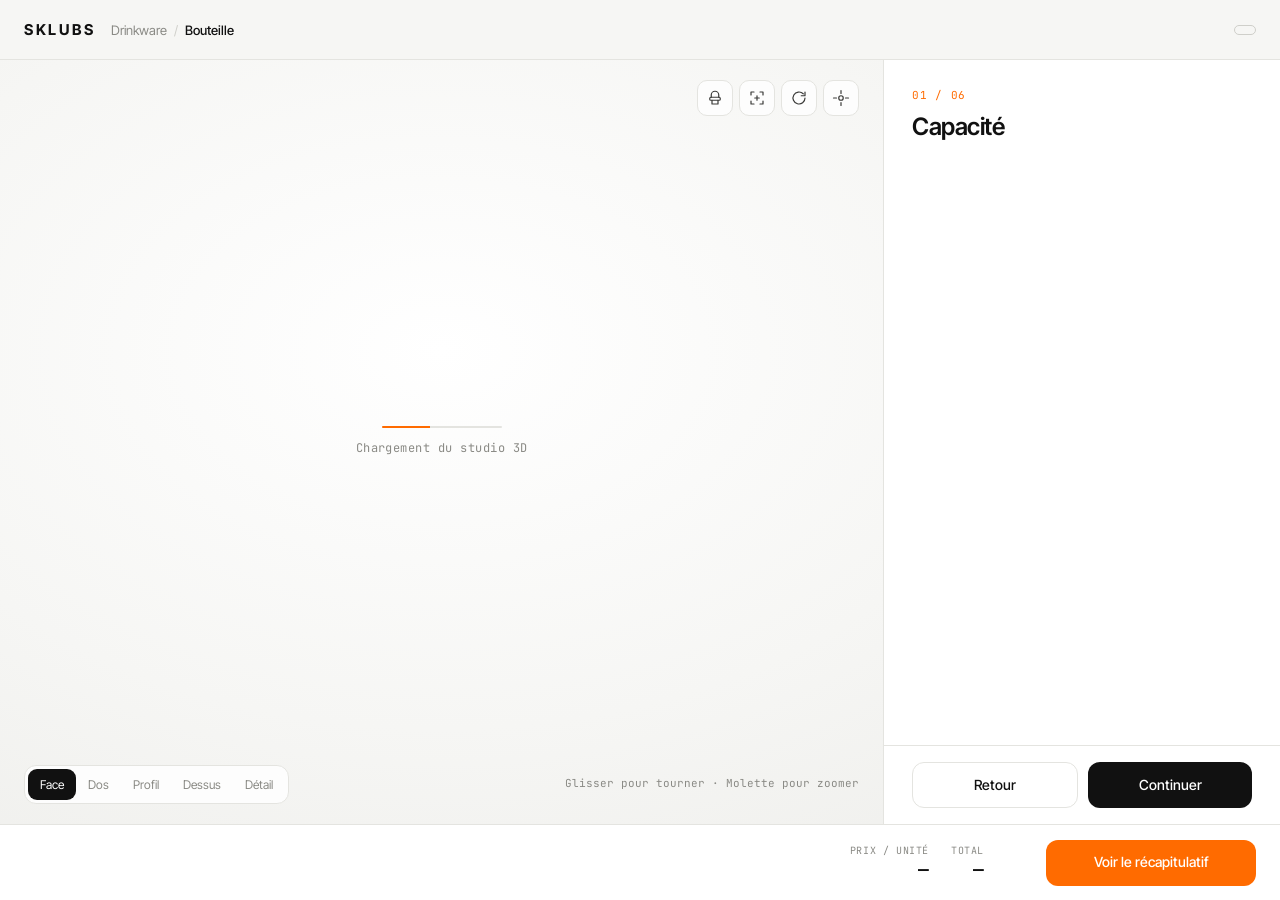
==== configurateur.html @ be362152 "Add a data-driven home page listing the configurators index.html is now the product home ("Qu'est-ce" ====
<!doctype html>
<html lang="fr">
<head>
  <meta charset="utf-8">
  <meta name="viewport" content="width=device-width, initial-scale=1, viewport-fit=cover">
  <title>SKLUBS — Configurateur Bouteille 3D</title>
  <link rel="modulepreload" href="js/viewer.js">
  <link rel="preload" href="bottle-master/export/SKLUBS_BOTTLE_WEB.glb" as="fetch" crossorigin>
  <meta name="description" content="Configurez votre bouteille personnalisée en 3D : capacité, matière, couleurs, marquage et quantité.">
  <link rel="preconnect" href="https://fonts.googleapis.com">
  <link rel="preconnect" href="https://fonts.gstatic.com" crossorigin>
  <link href="https://fonts.googleapis.com/css2?family=Inter+Tight:wght@400;500;600;700&family=JetBrains+Mono:wght@400;500&display=swap" rel="stylesheet">
  <link rel="stylesheet" href="styles.css">
  <script type="importmap">
    { "imports": {
        "three": "https://cdn.jsdelivr.net/npm/three@0.170.0/build/three.module.js",
        "three/addons/": "https://cdn.jsdelivr.net/npm/three@0.170.0/examples/jsm/"
    } }
  </script>
</head>
<body>
  <div class="app" id="app">
    <header class="topbar">
      <div class="brand">
        <a class="wordmark" href="./" title="Tous les produits">SKLUBS</a>
        <span class="crumb"><a href="./">Drinkware</a> <i>/</i> <b id="productName">Bouteille</b></span>
      </div>
      <ol class="progress" id="progress" aria-label="Étapes"></ol>
      <span class="tag" id="productTag"></span>
    </header>

    <main class="stage">
      <section class="viewer" id="viewer" aria-label="Aperçu 3D">
        <div class="viewer-loading" id="loading"><span></span>Chargement du studio 3D</div>
        <div class="viewer-hud top">
          <div class="spec" id="specLine"></div>
          <div class="hud-actions">
            <button class="icon-btn" id="handleBtn" title="Rabattre l'anse" aria-pressed="false">
              <svg viewBox="0 0 24 24"><path d="M7 11V8a5 5 0 0 1 10 0v3" /><rect x="5" y="11" width="14" height="4" rx="1.5" /><path d="M8 15v5h8v-5" /></svg>
            </button>
            <button class="icon-btn" id="guidesBtn" title="Afficher la zone d'impression" aria-pressed="false">
              <svg viewBox="0 0 24 24"><path d="M4 8V4h4M16 4h4v4M20 16v4h-4M8 20H4v-4" /><path d="M12 9v6M9 12h6" /></svg>
            </button>
            <button class="icon-btn" id="rotateBtn" title="Rotation automatique" aria-pressed="false">
              <svg viewBox="0 0 24 24"><path d="M20 12a8 8 0 1 1-2.34-5.66" /><path d="M20 4v5h-5" /></svg>
            </button>
            <button class="icon-btn" id="resetBtn" title="Recentrer la vue">
              <svg viewBox="0 0 24 24"><circle cx="12" cy="12" r="3" /><path d="M12 2v4M12 18v4M2 12h4M18 12h4" /></svg>
            </button>
          </div>
        </div>
        <div class="viewer-hud bottom">
          <div class="views" id="views" role="group" aria-label="Vues">
            <button data-view="front" class="is-active">Face</button>
            <button data-view="back">Dos</button>
            <button data-view="side">Profil</button>
            <button data-view="top">Dessus</button>
            <button data-view="detail">Détail</button>
          </div>
          <p class="hint" id="hint">Glisser pour tourner · Molette pour zoomer</p>
        </div>

        <aside class="review-card" id="reviewCard" aria-live="polite">
          <p class="eyebrow">Votre configuration</p>
          <h2 id="reviewTitle">Bouteille</h2>
          <dl id="reviewList"></dl>
          <div class="review-price" id="reviewPrice"></div>
          <div class="review-actions">
            <button class="btn ghost" id="editBtn">Modifier</button>
            <button class="btn primary" id="sendBtn">Envoyer le projet</button>
          </div>
          <button class="link-btn" id="downloadBtn">Télécharger l'aperçu PNG + fichier projet</button>
        </aside>
      </section>

      <section class="panel" id="panel" aria-label="Configuration">
        <div class="sheet-handle" id="sheetHandle" aria-hidden="true"><span></span></div>
        <div class="panel-head">
          <p class="step-index" id="stepIndex">01 / 06</p>
          <h1 class="step-title" id="stepTitle">Capacité</h1>
          <p class="step-sub" id="stepSub"></p>
        </div>
        <div class="panel-body" id="panelBody"></div>
        <div class="panel-nav">
          <button class="btn ghost" id="prevBtn">Retour</button>
          <button class="btn dark" id="nextBtn">Continuer</button>
        </div>
      </section>
    </main>

    <footer class="summary" id="summary">
      <div class="sum-items" id="sumItems"></div>
      <div class="sum-price">
        <div class="price-block"><span class="lbl">Prix / unité</span><span class="val" id="unitPrice">—</span></div>
        <div class="price-block"><span class="lbl">Total</span><span class="val" id="totalPrice">—</span></div>
        <span class="status" id="priceStatus"></span>
      </div>
      <button class="btn primary cta" id="ctaBtn">Voir le récapitulatif</button>
    </footer>
  </div>

  <div class="toast" id="toast" role="status"></div>
  <input type="file" id="fileInput" accept="image/png,image/jpeg,image/svg+xml" hidden>

  <script type="module" src="js/main.js"></script>
  <script>
    // Si le moteur 3D ne se charge pas (réseau / CDN), on le dit au lieu de rester bloqué.
    setTimeout(function () {
      var l = document.getElementById('loading');
      if (l && !l.classList.contains('hidden')) l.innerHTML = '<b style="color:#111">Le studio 3D ne répond pas.</b><small>Vérifiez la connexion puis rechargez la page.</small>';
    }, 15000);
  </script>
</body>
</html>
---- styles.css ----
/* SKLUBS Configurator — DA blanche, industrielle, orange en accent */
:root {
  --bg: #F6F6F4;
  --surface: #FFFFFF;
  --surface-2: #F0F0ED;
  --line: #E4E4E0;
  --line-strong: #CFCFCA;
  --ink: #111111;
  --ink-2: #3A3A38;
  --muted: #8A8A85;
  --accent: #FF6B00;
  --accent-soft: #FFF1E6;
  --ok: #1F8A4C;
  --warn: #B25E00;
  --radius: 14px;
  --radius-sm: 9px;
  --shadow: 0 1px 2px rgba(17,17,17,.04), 0 8px 24px rgba(17,17,17,.06);
  --ease: cubic-bezier(.2,.7,.1,1);
  --font: "Inter Tight", system-ui, -apple-system, "Segoe UI", sans-serif;
  --mono: "JetBrains Mono", ui-monospace, monospace;
  --topbar: 60px;
  --summary: 76px;
  color-scheme: light;
}

* { box-sizing: border-box; margin: 0; padding: 0; }
html, body { height: 100%; }
body {
  background: var(--bg);
  color: var(--ink);
  font: 400 14px/1.45 var(--font);
  -webkit-font-smoothing: antialiased;
  overflow: hidden;
}
button { font: inherit; color: inherit; background: none; border: 0; cursor: pointer; }
button:focus-visible, input:focus-visible { outline: 2px solid var(--accent); outline-offset: 2px; }
svg { width: 18px; height: 18px; fill: none; stroke: currentColor; stroke-width: 1.6; stroke-linecap: round; stroke-linejoin: round; }

.app { display: grid; grid-template-rows: var(--topbar) 1fr var(--summary); height: 100dvh; }

/* ---------- Topbar ---------- */
.topbar {
  display: flex; align-items: center; gap: 24px;
  padding: 0 24px; border-bottom: 1px solid var(--line); background: var(--bg);
}
.brand { display: flex; align-items: baseline; gap: 16px; white-space: nowrap; }
.wordmark { font-weight: 700; letter-spacing: .18em; font-size: 15px; color: inherit; text-decoration: none; }
.crumb a { color: inherit; text-decoration: none; }
.crumb a:hover { color: var(--ink); }
@view-transition { navigation: auto; }
.crumb { color: var(--muted); font-size: 13px; }
.crumb i { font-style: normal; margin: 0 4px; color: var(--line-strong); }
.crumb b { color: var(--ink); font-weight: 500; }
.progress { list-style: none; display: flex; gap: 4px; margin: 0 auto; }
.progress li button {
  display: flex; align-items: center; gap: 7px; padding: 6px 10px; border-radius: 99px;
  font-size: 12px; color: var(--muted); transition: color .2s, background .2s;
}
.progress li button .n { font-family: var(--mono); font-size: 11px; }
.progress li button .bar { width: 14px; height: 2px; background: var(--line-strong); border-radius: 2px; transition: background .3s, width .3s var(--ease); }
.progress li.done button .bar { background: var(--ink); }
.progress li.active button { color: var(--ink); background: var(--surface); box-shadow: var(--shadow); }
.progress li.active button .bar { background: var(--accent); width: 22px; }
.tag {
  font-family: var(--mono); font-size: 11px; color: var(--ink-2);
  border: 1px solid var(--line-strong); border-radius: 99px; padding: 4px 10px; white-space: nowrap;
}

/* ---------- Stage ---------- */
.stage { display: grid; grid-template-columns: minmax(0, 1fr) clamp(340px, 31vw, 460px); min-height: 0; transition: grid-template-columns .6s var(--ease); }
.viewer { position: relative; min-width: 0; overflow: hidden;
  background: radial-gradient(120% 90% at 50% 38%, #FFFFFF 0%, #F6F6F4 55%, #EDEDEA 100%); }
.viewer canvas { position: absolute; inset: 0; width: 100%; height: 100%; display: block; touch-action: none; }
.viewer-loading {
  position: absolute; inset: 0; display: grid; place-content: center; gap: 12px; justify-items: center;
  color: var(--muted); font-size: 12px; font-family: var(--mono); letter-spacing: .04em; z-index: 2; transition: opacity .5s;
}
.viewer-loading span { width: 120px; height: 2px; background: var(--line); position: relative; overflow: hidden; border-radius: 2px; }
.viewer-loading span::after { content: ""; position: absolute; inset: 0; width: 40%; background: var(--accent); animation: load 1.1s var(--ease) infinite; }
@keyframes load { from { transform: translateX(-100%); } to { transform: translateX(260%); } }
.viewer-loading.hidden { opacity: 0; pointer-events: none; }

.viewer-hud { position: absolute; left: 24px; right: 24px; display: flex; align-items: center; justify-content: space-between; gap: 12px; pointer-events: none; z-index: 3; }
.viewer-hud > * { pointer-events: auto; }
.viewer-hud.top { top: 20px; }
.viewer-hud.bottom { bottom: 20px; }
.spec { font-family: var(--mono); font-size: 11px; color: var(--ink-2); letter-spacing: .02em; display: flex; gap: 14px; flex-wrap: wrap; }
.spec span::before { content: ""; display: inline-block; width: 5px; height: 5px; border-radius: 50%; background: var(--line-strong); margin-right: 7px; vertical-align: 1px; }
.spec span:first-child::before { background: var(--accent); }
.hud-actions { display: flex; gap: 6px; }
.icon-btn {
  width: 36px; height: 36px; display: grid; place-items: center; border-radius: 10px;
  background: rgba(255,255,255,.8); border: 1px solid var(--line); color: var(--ink-2);
  transition: background .2s, color .2s, border-color .2s, transform .15s;
}
.icon-btn:hover { background: #fff; color: var(--ink); }
.icon-btn:active { transform: scale(.94); }
.icon-btn[aria-pressed="true"] { color: var(--accent); border-color: var(--accent); background: var(--accent-soft); }
.views { display: flex; background: rgba(255,255,255,.82); border: 1px solid var(--line); border-radius: 12px; padding: 3px; backdrop-filter: blur(6px); }
.views button { padding: 7px 12px; font-size: 12px; border-radius: 9px; color: var(--muted); transition: color .2s, background .2s; }
.views button:hover { color: var(--ink); }
.views button.is-active { background: var(--ink); color: #fff; }
.hint { font-size: 11px; color: var(--muted); font-family: var(--mono); }

/* ---------- Panel ---------- */
.panel { display: flex; flex-direction: column; min-height: 0; background: var(--surface); border-left: 1px solid var(--line); transition: transform .6s var(--ease), opacity .4s; }
.sheet-handle { display: none; }
.panel-head { padding: 28px 28px 16px; }
.step-index { font-family: var(--mono); font-size: 11px; color: var(--accent); letter-spacing: .06em; }
.step-title { font-size: 24px; font-weight: 600; letter-spacing: -.02em; margin-top: 6px; }
.step-sub { color: var(--muted); font-size: 13px; margin-top: 4px; }
.panel-body { flex: 1; overflow-y: auto; padding: 8px 28px 24px; scrollbar-width: thin; }
.panel-body.enter { animation: slideIn .38s var(--ease); }
.panel-body.enter-back { animation: slideInBack .38s var(--ease); }
@keyframes slideIn { from { opacity: 0; transform: translateX(14px); } to { opacity: 1; transform: none; } }
@keyframes slideInBack { from { opacity: 0; transform: translateX(-14px); } to { opacity: 1; transform: none; } }
.panel-nav { display: flex; gap: 10px; padding: 16px 28px; border-top: 1px solid var(--line); }
.panel-nav .btn { flex: 1; }

.group { margin-top: 20px; }
.group:first-child { margin-top: 4px; }
.label { display: flex; justify-content: space-between; align-items: baseline; font-size: 11px; font-family: var(--mono); color: var(--muted); letter-spacing: .06em; text-transform: uppercase; margin-bottom: 10px; }
.label b { font-family: var(--font); text-transform: none; letter-spacing: 0; font-weight: 500; color: var(--ink); font-size: 12px; }

.options { display: grid; gap: 8px; }
.options.cols-2 { grid-template-columns: 1fr 1fr; }
.opt {
  position: relative; text-align: left; padding: 14px 16px; border-radius: var(--radius);
  border: 1px solid var(--line); background: var(--surface);
  transition: border-color .2s, box-shadow .2s, transform .15s;
}
.opt:hover { border-color: var(--line-strong); }
.opt:active { transform: scale(.985); }
.opt.is-active { border-color: var(--ink); box-shadow: 0 0 0 1px var(--ink); }
.opt.is-active::after { content: ""; position: absolute; top: 14px; right: 14px; width: 7px; height: 7px; border-radius: 50%; background: var(--accent); }
.opt .t { font-weight: 500; font-size: 14px; }
.opt .d { color: var(--muted); font-size: 12px; margin-top: 2px; }
.opt .k { font-family: var(--mono); font-size: 11px; color: var(--ink-2); margin-top: 8px; display: block; }
.flag { display: inline-block; font-family: var(--mono); font-size: 10px; color: var(--warn); background: #FFF6EC; border-radius: 4px; padding: 1px 5px; margin-left: 6px; vertical-align: 1px; letter-spacing: .02em; }

.chips { display: flex; flex-wrap: wrap; gap: 6px; }
.chip { padding: 8px 12px; border-radius: 99px; border: 1px solid var(--line); font-size: 13px; transition: all .2s; }
.chip:hover { border-color: var(--line-strong); }
.chip.is-active { background: var(--ink); border-color: var(--ink); color: #fff; }
.chip:disabled { opacity: .35; cursor: not-allowed; }

.tabs { display: flex; gap: 2px; background: var(--surface-2); padding: 3px; border-radius: 11px; }
.tabs button { flex: 1; padding: 8px; font-size: 13px; border-radius: 8px; color: var(--muted); display: flex; align-items: center; justify-content: center; gap: 7px; }
.tabs button.is-active { background: var(--surface); color: var(--ink); box-shadow: var(--shadow); }
.tabs .dot { width: 10px; height: 10px; border-radius: 50%; border: 1px solid rgba(0,0,0,.12); }

.swatches { display: flex; flex-wrap: wrap; gap: 10px; }
.swatch {
  width: 34px; height: 34px; border-radius: 50%; border: 1px solid rgba(0,0,0,.12);
  box-shadow: inset 0 -6px 10px rgba(0,0,0,.08); position: relative; transition: transform .15s;
}
.swatch:hover { transform: scale(1.06); }
.swatch.is-active { box-shadow: 0 0 0 2px var(--surface), 0 0 0 3.5px var(--ink); }
.swatch.custom { background: conic-gradient(#ff6b00, #ffd400, #3cb371, #1e90ff, #8a2be2, #ff1493, #ff6b00); }
.custom-color { display: grid; grid-template-columns: 44px 1fr 1fr; gap: 8px; margin-top: 12px; }
.custom-color input[type="color"] { width: 44px; height: 38px; border: 1px solid var(--line); border-radius: 10px; padding: 3px; background: var(--surface); }
.field { display: flex; flex-direction: column; gap: 4px; }
.field span { font-size: 10px; font-family: var(--mono); color: var(--muted); text-transform: uppercase; letter-spacing: .06em; }
.input { width: 100%; height: 38px; border: 1px solid var(--line); border-radius: 10px; padding: 0 12px; font: 500 13px var(--mono); background: var(--surface); color: var(--ink); }
.input:focus { border-color: var(--ink); outline: none; }
.note { font-size: 12px; color: var(--muted); margin-top: 10px; }
.note.warn { color: var(--warn); }

.drop {
  display: grid; place-items: center; gap: 6px; text-align: center; padding: 22px 16px; width: 100%;
  border: 1px dashed var(--line-strong); border-radius: var(--radius); background: var(--bg); transition: border-color .2s, background .2s;
}
.drop:hover, .drop.over { border-color: var(--accent); background: var(--accent-soft); }
.drop .t { font-weight: 500; }
.drop .d { font-size: 12px; color: var(--muted); }
.file-row { display: flex; align-items: center; gap: 10px; padding: 10px 12px; border: 1px solid var(--line); border-radius: var(--radius-sm); }
.file-row .thumb { width: 36px; height: 36px; border-radius: 6px; background: var(--surface-2) center/contain no-repeat; flex: none; }
.file-row .n { flex: 1; min-width: 0; font-size: 13px; overflow: hidden; text-overflow: ellipsis; white-space: nowrap; }
.file-row button { font-size: 12px; color: var(--muted); }
.file-row button:hover { color: var(--ink); }

.pattern-wrap { position: relative; border-radius: var(--radius-sm); overflow: hidden; border: 1px solid var(--line); background: var(--surface-2); }
.pattern-wrap canvas { display: block; width: 100%; height: auto; cursor: grab; touch-action: none; }
.pattern-wrap canvas:active { cursor: grabbing; }
.pattern-cap { display: flex; justify-content: space-between; font-family: var(--mono); font-size: 10px; color: var(--muted); margin-top: 6px; }

.slider { display: grid; grid-template-columns: 76px 1fr 56px; align-items: center; gap: 10px; margin-top: 10px; font-size: 12px; color: var(--ink-2); }
.slider output { font-family: var(--mono); font-size: 11px; text-align: right; color: var(--ink); }
input[type="range"] { -webkit-appearance: none; appearance: none; width: 100%; height: 2px; background: var(--line-strong); border-radius: 2px; }
input[type="range"]::-webkit-slider-thumb { -webkit-appearance: none; width: 16px; height: 16px; border-radius: 50%; background: var(--ink); border: 3px solid #fff; box-shadow: 0 0 0 1px var(--ink); cursor: pointer; }
input[type="range"]::-moz-range-thumb { width: 12px; height: 12px; border-radius: 50%; background: var(--ink); border: 3px solid #fff; box-shadow: 0 0 0 1px var(--ink); cursor: pointer; }
.mini-actions { display: flex; gap: 6px; margin-top: 12px; }
.mini-actions .chip { font-size: 12px; padding: 6px 10px; }

.qty { display: flex; align-items: center; border: 1px solid var(--line); border-radius: var(--radius); overflow: hidden; }
.qty button { width: 52px; height: 56px; font-size: 20px; color: var(--ink-2); transition: background .2s; }
.qty button:hover { background: var(--surface-2); }
.qty input { flex: 1; min-width: 0; height: 56px; border: 0; text-align: center; font: 600 22px var(--mono); color: var(--ink); background: transparent; }
.qty input:focus { outline: none; }
.qty-unit { text-align: center; font-family: var(--mono); font-size: 11px; color: var(--muted); margin-top: 6px; }

.btn { height: 46px; padding: 0 20px; border-radius: 12px; font-weight: 500; font-size: 14px; transition: background .2s, transform .12s, box-shadow .2s, color .2s; white-space: nowrap; }
.btn:active { transform: scale(.97); }
.btn.primary { background: var(--accent); color: #fff; }
.btn.primary:hover { background: #F06200; box-shadow: 0 6px 18px rgba(255,107,0,.25); }
.btn.dark { background: var(--ink); color: #fff; }
.btn.dark:hover { background: #2a2a2a; }
.btn.ghost { border: 1px solid var(--line); background: var(--surface); }
.btn.ghost:hover { border-color: var(--line-strong); }
.btn:disabled { opacity: .35; pointer-events: none; }
.link-btn { font-size: 12px; color: var(--muted); text-decoration: underline; text-underline-offset: 3px; margin-top: 12px; }
.link-btn:hover { color: var(--ink); }

/* ---------- Summary bar ---------- */
.summary {
  display: flex; align-items: center; gap: 24px; padding: 0 24px;
  border-top: 1px solid var(--line); background: var(--surface);
}
.sum-items { display: flex; gap: 22px; flex: 1; min-width: 0; overflow: hidden; }
.sum-items div { min-width: 0; }
.sum-items span { display: block; font-family: var(--mono); font-size: 10px; color: var(--muted); text-transform: uppercase; letter-spacing: .06em; }
.sum-items b { font-weight: 500; font-size: 13px; white-space: nowrap; display: flex; align-items: center; gap: 6px; }
.sum-items i { width: 10px; height: 10px; border-radius: 50%; display: inline-block; border: 1px solid rgba(0,0,0,.15); }
.sum-price { display: flex; align-items: center; gap: 22px; }
.price-block { display: flex; flex-direction: column; align-items: flex-end; }
.price-block .lbl { font-family: var(--mono); font-size: 10px; color: var(--muted); text-transform: uppercase; letter-spacing: .06em; }
.price-block .val { font: 600 18px var(--mono); letter-spacing: -.02em; font-variant-numeric: tabular-nums; }
.status { font-family: var(--mono); font-size: 10px; letter-spacing: .06em; text-transform: uppercase; padding: 5px 8px; border-radius: 6px; white-space: nowrap; }
.status.instant { color: var(--ok); background: #EAF6EF; }
.status.estimated { color: var(--ink-2); background: var(--surface-2); }
.status.factory { color: var(--accent); background: var(--accent-soft); }
.cta { min-width: 210px; }

/* ---------- Review ---------- */
.review-card {
  position: absolute; right: 32px; top: 50%; width: min(380px, calc(100% - 48px));
  transform: translate(24px, -50%); opacity: 0; pointer-events: none;
  background: rgba(255,255,255,.94); border: 1px solid var(--line); border-radius: 18px; padding: 26px;
  box-shadow: 0 20px 60px rgba(17,17,17,.1); transition: opacity .5s var(--ease) .15s, transform .6s var(--ease) .15s; z-index: 4;
}
.eyebrow { font-family: var(--mono); font-size: 11px; color: var(--accent); letter-spacing: .08em; text-transform: uppercase; }
.review-card h2 { font-size: 22px; font-weight: 600; letter-spacing: -.02em; margin: 6px 0 16px; }
.review-card dl { display: grid; grid-template-columns: auto 1fr; gap: 9px 18px; font-size: 13px; }
.review-card dt { color: var(--muted); font-family: var(--mono); font-size: 11px; text-transform: uppercase; letter-spacing: .05em; padding-top: 2px; }
.review-card dd { text-align: right; font-weight: 500; }
.review-card dd i { width: 10px; height: 10px; border-radius: 50%; display: inline-block; border: 1px solid rgba(0,0,0,.15); margin-left: 6px; vertical-align: -1px; }
.review-price { margin-top: 18px; padding-top: 16px; border-top: 1px solid var(--line); display: grid; gap: 6px; }
.review-price .row { display: flex; justify-content: space-between; align-items: baseline; }
.review-price .row b { font: 600 20px var(--mono); }
.review-price p { font-size: 12px; color: var(--muted); }
.review-actions { display: flex; gap: 8px; margin-top: 18px; }
.review-actions .btn { flex: 1; }

.app.is-review .stage { grid-template-columns: minmax(0, 1fr) 0px; }
.app.is-review .panel { transform: translateX(40px); opacity: 0; pointer-events: none; }
.app.is-review .review-card { opacity: 1; transform: translate(0, -50%); pointer-events: auto; }
.app.is-review .summary .cta { visibility: hidden; }

.toast {
  position: fixed; left: 50%; bottom: calc(var(--summary) + 64px); transform: translate(-50%, 12px); opacity: 0;
  background: var(--ink); color: #fff; font-size: 13px; padding: 10px 16px; border-radius: 10px; pointer-events: none;
  transition: opacity .3s, transform .3s var(--ease); z-index: 50; max-width: calc(100% - 32px);
}
.toast.show { opacity: 1; transform: translate(-50%, 0); }

/* ---------- Tablet ---------- */
@media (max-width: 1180px) {
  .progress li button .lbl { display: none; }
  .sum-items div:nth-child(n+4) { display: none; }
}

/* ---------- Mobile : viewer dominant + bottom sheet ---------- */
@media (max-width: 860px) {
  :root { --topbar: 52px; --summary: 64px; }
  .topbar { padding: 0 16px; gap: 12px; }
  .crumb, .tag { display: none; }
  .progress { margin-left: auto; margin-right: 0; gap: 0; }
  .progress li button { padding: 6px 4px; }
  .progress li button .n { display: none; }
  .stage { display: block; position: relative; overflow: hidden; --sheet-h: 50%; }
  .viewer { position: absolute; top: 0; left: 0; right: 0; bottom: calc(var(--sheet-h) - 18px); transition: bottom .45s var(--ease); }
  .viewer-hud { left: 16px; right: 16px; }
  .viewer-hud.top { top: 12px; }
  .viewer-hud.bottom { bottom: 30px; }
  .hint { display: none; }
  .views button { padding: 6px 9px; }
  .panel {
    position: absolute; left: 0; right: 0; bottom: 0; height: var(--sheet-h);
    border-left: 0; border-radius: 20px 20px 0 0; box-shadow: 0 -10px 40px rgba(17,17,17,.1);
    transition: height .45s var(--ease), opacity .4s; z-index: 5;
  }
  .stage.dragging .panel, .stage.dragging .viewer { transition: none; }
  .panel[data-state="collapsed"] .panel-body { visibility: hidden; }
  .sheet-handle { display: grid; place-items: center; height: 22px; cursor: grab; touch-action: none; flex: none; }
  .sheet-handle span { width: 38px; height: 4px; border-radius: 4px; background: var(--line-strong); }
  .panel-head { padding: 2px 16px 10px; touch-action: none; }
  .step-title { font-size: 20px; margin-top: 2px; }
  .step-sub { display: none; }
  .panel-body { padding: 6px 16px 16px; }
  .panel-nav { padding: 12px 16px; }
  .summary { padding: 0 16px; gap: 12px; }
  .sum-items { display: none; }
  .sum-price { gap: 14px; flex: 1; }
  .price-block { align-items: flex-start; }
  .price-block .val { font-size: 15px; }
  .summary .status { display: none; }
  .spec span:nth-child(n+3) { display: none; }
  .cta { min-width: 0; padding: 0 16px; }
  .review-card { right: 16px; left: 16px; width: auto; top: auto; bottom: 16px; transform: translateY(24px); padding: 18px 20px; max-height: 58%; overflow-y: auto; }
  .review-card h2 { margin-bottom: 10px; }
  .review-card dl dt:first-child, .review-card dl dd:nth-child(2) { display: none; }
  .review-card dl { gap: 6px 14px; }
  .app.is-review .review-card { transform: none; }
  .app.is-review .stage { --sheet-h: 0px !important; }
  .app.is-review .panel { transform: none; height: 0; }
  .app.is-review .viewer { bottom: 0; }
  .app.is-review .viewer-hud.bottom, .app.is-review .spec { display: none; }
}
@media (prefers-reduced-motion: reduce) {
  *, *::before, *::after { animation-duration: .01ms !important; transition-duration: .01ms !important; }
}
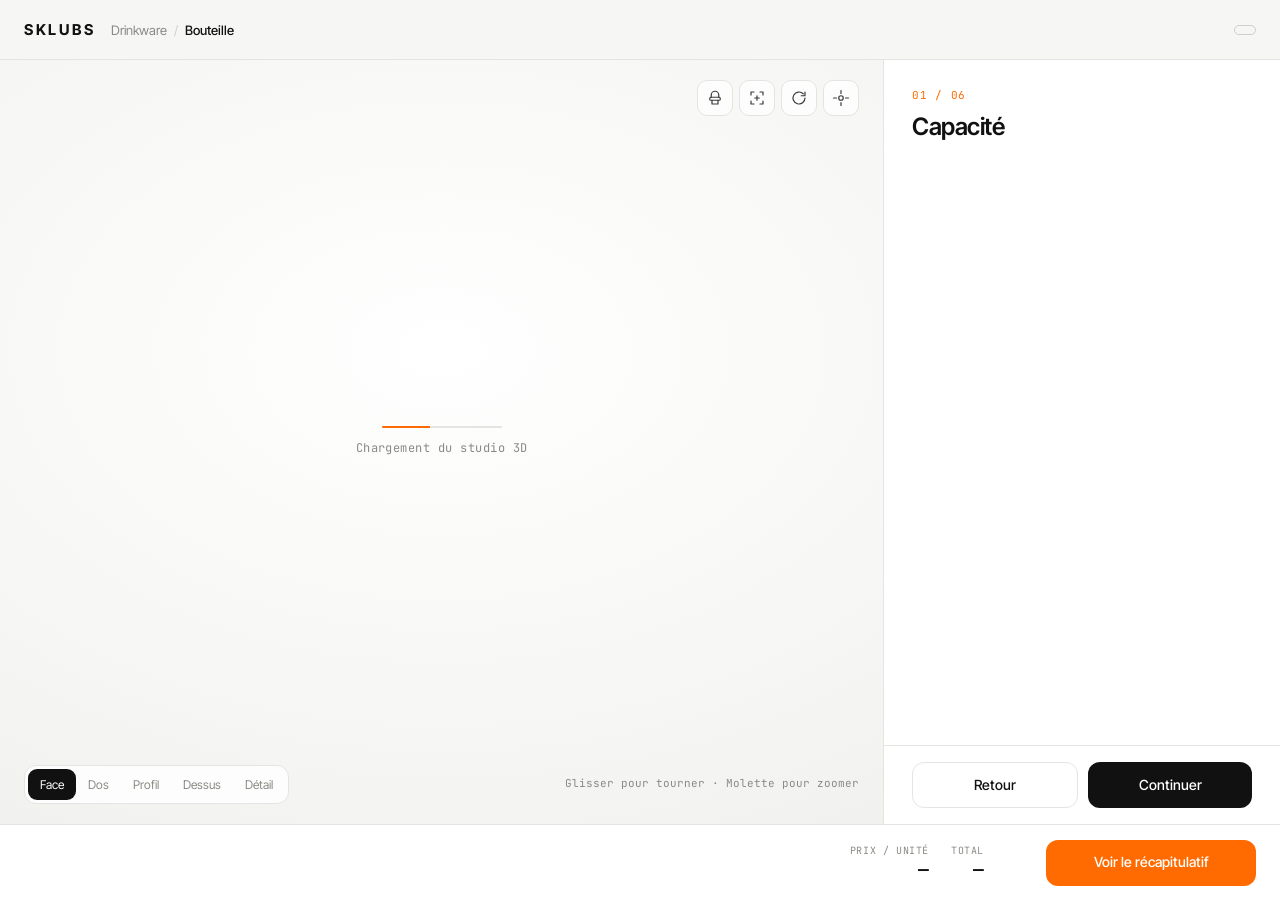
==== commit 9c0fd789: "Back-office WordPress : produits, variantes, paliers de prix, catégories - Extension integration/wor" ====
--- a/configurateur.html
+++ b/configurateur.html
@@ -2,6 +2,8 @@
 <html lang="fr">
 <head>
   <meta charset="utf-8">
+  <!-- API produits (extension WordPress « SKLUBS Configurateur ») : vide = fichiers du dépôt -->
+  <meta name="sklubs-api" content="">
   <meta name="viewport" content="width=device-width, initial-scale=1, viewport-fit=cover">
   <title>SKLUBS — Configurateur Bouteille 3D</title>
   <link rel="modulepreload" href="js/viewer.js">
--- a/styles.css
+++ b/styles.css
@@ -319,3 +319,14 @@
 @media (prefers-reduced-motion: reduce) {
   *, *::before, *::after { animation-duration: .01ms !important; transition-duration: .01ms !important; }
 }
+
+/* ---------- Paliers de prix ---------- */
+.tiers { display: grid; gap: 6px; }
+.tier { display: grid; grid-template-columns: 1fr auto 52px; align-items: center; gap: 10px; padding: 12px 14px; border: 1px solid var(--line); border-radius: 12px; background: var(--surface); text-align: left; transition: border-color .2s, background .2s, box-shadow .2s; }
+.tier:hover { border-color: var(--line-strong); }
+.tier.is-active { border-color: var(--accent); box-shadow: 0 0 0 1px var(--accent); background: var(--accent-soft); }
+.tier .q { font-weight: 500; font-size: 14px; }
+.tier .u { font: 600 14px var(--mono); font-variant-numeric: tabular-nums; }
+.tier small { color: var(--muted); font-weight: 400; }
+.tier .sv { font: 500 11px var(--mono); color: var(--ok); text-align: right; }
+.pop { font: 500 9.5px var(--mono); text-transform: uppercase; letter-spacing: .05em; color: #fff; background: var(--accent); padding: 2px 6px; border-radius: 4px; margin-left: 6px; vertical-align: 1px; }
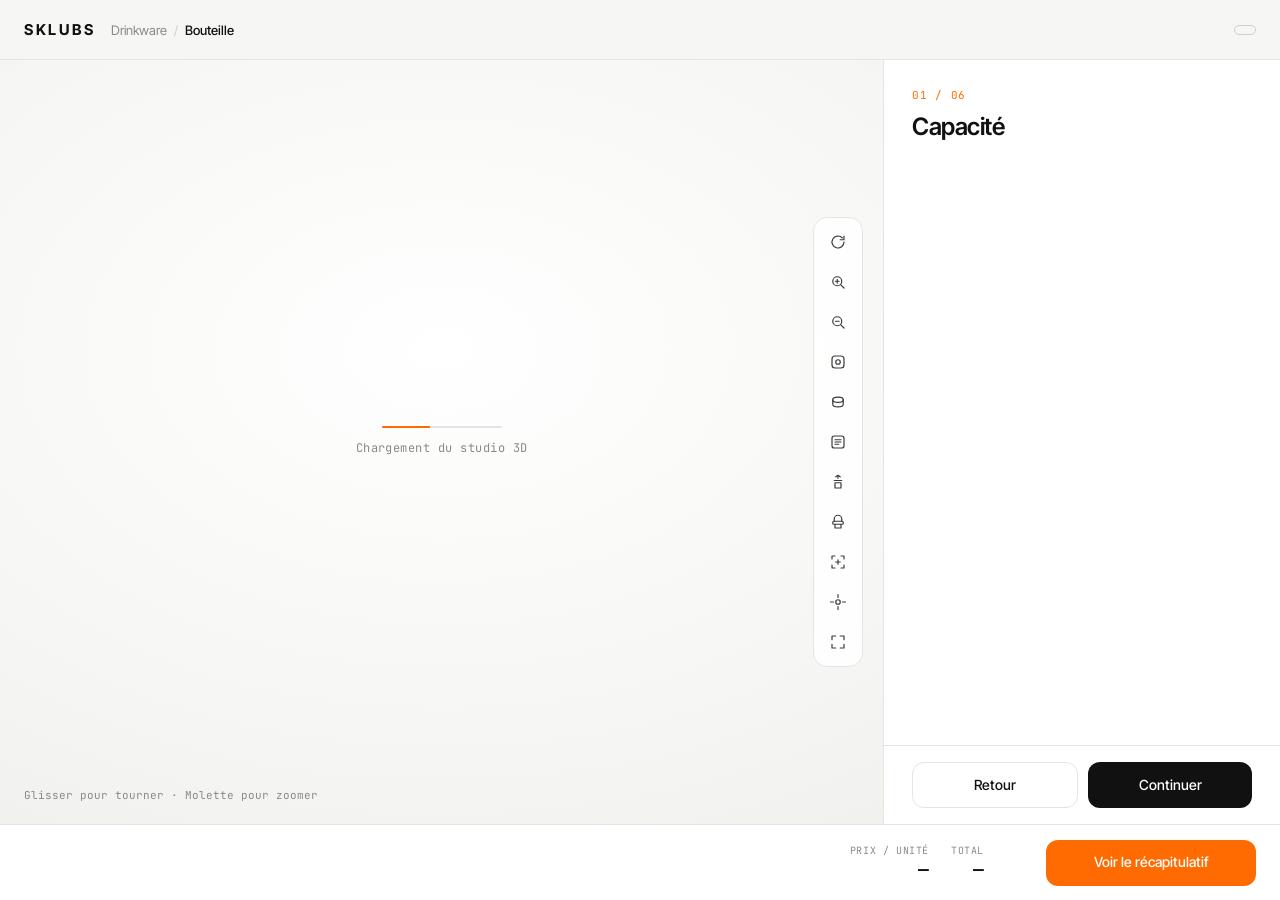
==== commit f92e1e01: "Configurateur selon la planche (écrans 04 à 12) - Outils 3D : rotation 360°, zoom, vues arrière / de" ====
--- a/configurateur.html
+++ b/configurateur.html
@@ -11,7 +11,7 @@
   <meta name="description" content="Configurez votre bouteille personnalisée en 3D : capacité, matière, couleurs, marquage et quantité.">
   <link rel="preconnect" href="https://fonts.googleapis.com">
   <link rel="preconnect" href="https://fonts.gstatic.com" crossorigin>
-  <link href="https://fonts.googleapis.com/css2?family=Inter+Tight:wght@400;500;600;700&family=JetBrains+Mono:wght@400;500&display=swap" rel="stylesheet">
+  <link href="https://fonts.googleapis.com/css2?family=Instrument+Serif:ital@0;1&family=Inter+Tight:wght@400;500;600;700;800&family=JetBrains+Mono:wght@400;500&display=swap" rel="stylesheet">
   <link rel="stylesheet" href="styles.css">
   <script type="importmap">
     { "imports": {
@@ -36,42 +36,55 @@
         <div class="viewer-loading" id="loading"><span></span>Chargement du studio 3D</div>
         <div class="viewer-hud top">
           <div class="spec" id="specLine"></div>
-          <div class="hud-actions">
-            <button class="icon-btn" id="handleBtn" title="Rabattre l'anse" aria-pressed="false">
-              <svg viewBox="0 0 24 24"><path d="M7 11V8a5 5 0 0 1 10 0v3" /><rect x="5" y="11" width="14" height="4" rx="1.5" /><path d="M8 15v5h8v-5" /></svg>
-            </button>
-            <button class="icon-btn" id="guidesBtn" title="Afficher la zone d'impression" aria-pressed="false">
-              <svg viewBox="0 0 24 24"><path d="M4 8V4h4M16 4h4v4M20 16v4h-4M8 20H4v-4" /><path d="M12 9v6M9 12h6" /></svg>
-            </button>
-            <button class="icon-btn" id="rotateBtn" title="Rotation automatique" aria-pressed="false">
-              <svg viewBox="0 0 24 24"><path d="M20 12a8 8 0 1 1-2.34-5.66" /><path d="M20 4v5h-5" /></svg>
-            </button>
-            <button class="icon-btn" id="resetBtn" title="Recentrer la vue">
-              <svg viewBox="0 0 24 24"><circle cx="12" cy="12" r="3" /><path d="M12 2v4M12 18v4M2 12h4M18 12h4" /></svg>
-            </button>
-          </div>
+        </div>
+        <!-- Outils 3D (planche 04) -->
+        <div class="tools" id="tools" role="toolbar" aria-label="Outils 3D">
+          <button class="tool" id="rotateBtn" aria-pressed="false"><svg viewBox="0 0 24 24"><path d="M20 12a8 8 0 1 1-2.34-5.66" /><path d="M20 4v5h-5" /></svg><span>Rotation 360°</span></button>
+          <button class="tool" data-act="zoomin"><svg viewBox="0 0 24 24"><circle cx="11" cy="11" r="6" /><path d="M20 20l-4.5-4.5M11 8.5v5M8.5 11h5" /></svg><span>Zoom +</span></button>
+          <button class="tool" data-act="zoomout"><svg viewBox="0 0 24 24"><circle cx="11" cy="11" r="6" /><path d="M20 20l-4.5-4.5M8.5 11h5" /></svg><span>Zoom −</span></button>
+          <button class="tool" data-view="back"><svg viewBox="0 0 24 24"><rect x="4" y="4" width="16" height="16" rx="4" /><circle cx="12" cy="12" r="3" /></svg><span>Vue arrière</span></button>
+          <button class="tool" data-view="top"><svg viewBox="0 0 24 24"><ellipse cx="12" cy="9" rx="7" ry="3.5" /><path d="M5 9v6c0 1.9 3.1 3.5 7 3.5s7-1.6 7-3.5V9" /></svg><span>Vue de dessus</span></button>
+          <button class="tool" data-view="detail"><svg viewBox="0 0 24 24"><rect x="4" y="4" width="16" height="16" rx="3" /><path d="M8 9h8M8 12h8M8 15h5" /></svg><span>Détails</span></button>
+          <button class="tool" id="explodeBtn" aria-pressed="false"><svg viewBox="0 0 24 24"><path d="M12 3v4M9 5l3-2 3 2M7 10h10M8 13h8v7H8z" /></svg><span>Vue éclatée</span></button>
+          <button class="tool" id="handleBtn" aria-pressed="false"><svg viewBox="0 0 24 24"><path d="M7 11V8a5 5 0 0 1 10 0v3" /><rect x="5" y="11" width="14" height="4" rx="1.5" /><path d="M8 15v5h8v-5" /></svg><span>Rabattre l'anse</span></button>
+          <button class="tool" id="guidesBtn" aria-pressed="false"><svg viewBox="0 0 24 24"><path d="M4 8V4h4M16 4h4v4M20 16v4h-4M8 20H4v-4" /><path d="M12 9v6M9 12h6" /></svg><span>Zone d'impression</span></button>
+          <button class="tool" id="resetBtn"><svg viewBox="0 0 24 24"><circle cx="12" cy="12" r="3" /><path d="M12 2v4M12 18v4M2 12h4M18 12h4" /></svg><span>Recentrer</span></button>
+          <button class="tool" id="fullBtn"><svg viewBox="0 0 24 24"><path d="M4 9V4h5M15 4h5v5M20 15v5h-5M9 20H4v-5" /></svg><span>Plein écran</span></button>
         </div>
         <div class="viewer-hud bottom">
-          <div class="views" id="views" role="group" aria-label="Vues">
-            <button data-view="front" class="is-active">Face</button>
-            <button data-view="back">Dos</button>
-            <button data-view="side">Profil</button>
-            <button data-view="top">Dessus</button>
-            <button data-view="detail">Détail</button>
+          <div class="seg" id="modeSeg" role="group" aria-label="Mode d'aperçu" hidden>
+            <button data-mode="3d" class="is-active">Vue 3D</button>
+            <button data-mode="2d">Gabarit 2D (360°)</button>
           </div>
           <p class="hint" id="hint">Glisser pour tourner · Molette pour zoomer</p>
         </div>
 
+        <!-- Gabarit 2D déroulé (planche 08) -->
+        <div class="template" id="template" hidden>
+          <div class="tpl-sheet">
+            <div class="tpl-canvas"><canvas id="tplCanvas"></canvas><span class="dim w" id="tplW"></span><span class="dim h" id="tplH"></span></div>
+            <ul class="tpl-legend">
+              <li><i class="solid"></i>Zone imprimable</li>
+              <li><i class="dash"></i>Zone de sécurité</li>
+              <li><i class="center"></i>Ligne de centrage</li>
+            </ul>
+          </div>
+        </div>
+
         <aside class="review-card" id="reviewCard" aria-live="polite">
-          <p class="eyebrow">Votre configuration</p>
+          <p class="eyebrow">Vue finale · votre bouteille personnalisée</p>
           <h2 id="reviewTitle">Bouteille</h2>
           <dl id="reviewList"></dl>
           <div class="review-price" id="reviewPrice"></div>
           <div class="review-actions">
+            <button class="act" id="saveBtn"><svg viewBox="0 0 24 24"><path d="M6 3h9l3 3v15H6z" /><path d="M9 3v5h6M9 14h6M9 17h4" /></svg><span><b>Ajouter au projet</b><small>Sauvegardez cette configuration.</small></span></button>
+            <button class="act" id="sendBtn"><svg viewBox="0 0 24 24"><path d="M4 5h16v11H8l-4 4z" /><path d="M8 9h8M8 12h5" /></svg><span><b>Demander un devis</b><small>Recevez une offre détaillée par notre équipe.</small></span></button>
+            <button class="act" id="orderBtn"><svg viewBox="0 0 24 24"><path d="M3 4h2l2.4 11h10.2L20 7H6.2" /><circle cx="9" cy="19" r="1.5" /><circle cx="17" cy="19" r="1.5" /></svg><span><b>Commander</b><small id="orderNote">Finalisez votre commande directement en ligne.</small></span></button>
+          </div>
+          <div class="review-foot">
             <button class="btn ghost" id="editBtn">Modifier</button>
-            <button class="btn primary" id="sendBtn">Envoyer le projet</button>
+            <button class="link-btn" id="downloadBtn">Télécharger le rendu 3D</button>
           </div>
-          <button class="link-btn" id="downloadBtn">Télécharger l'aperçu PNG + fichier projet</button>
         </aside>
       </section>
 
--- a/styles.css
+++ b/styles.css
@@ -70,7 +70,8 @@
 .stage { display: grid; grid-template-columns: minmax(0, 1fr) clamp(340px, 31vw, 460px); min-height: 0; transition: grid-template-columns .6s var(--ease); }
 .viewer { position: relative; min-width: 0; overflow: hidden;
   background: radial-gradient(120% 90% at 50% 38%, #FFFFFF 0%, #F6F6F4 55%, #EDEDEA 100%); }
-.viewer canvas { position: absolute; inset: 0; width: 100%; height: 100%; display: block; touch-action: none; }
+[hidden] { display: none !important; }
+.viewer > canvas { position: absolute; inset: 0; width: 100%; height: 100%; display: block; touch-action: none; }
 .viewer-loading {
   position: absolute; inset: 0; display: grid; place-content: center; gap: 12px; justify-items: center;
   color: var(--muted); font-size: 12px; font-family: var(--mono); letter-spacing: .04em; z-index: 2; transition: opacity .5s;
@@ -330,3 +331,159 @@
 .tier small { color: var(--muted); font-weight: 400; }
 .tier .sv { font: 500 11px var(--mono); color: var(--ok); text-align: right; }
 .pop { font: 500 9.5px var(--mono); text-transform: uppercase; letter-spacing: .05em; color: #fff; background: var(--accent); padding: 2px 6px; border-radius: 4px; margin-left: 6px; vertical-align: 1px; }
+
+/* ---------- Outils 3D (planche 04) ---------- */
+.tools { position: absolute; right: 20px; top: 50%; transform: translateY(-50%); z-index: 4; display: flex; flex-direction: column; gap: 4px;
+  padding: 6px; background: rgba(255,255,255,.86); border: 1px solid var(--line); border-radius: 14px; backdrop-filter: blur(8px); -webkit-backdrop-filter: blur(8px); }
+.tool { display: flex; align-items: center; gap: 10px; height: 36px; padding: 0 10px; border-radius: 9px; font-size: 12.5px; color: var(--ink-2); white-space: nowrap; transition: background .2s, color .2s; }
+.tool:hover { background: var(--surface-2); color: var(--ink); }
+.tool.is-active, .tool[aria-pressed="true"] { color: var(--accent); background: var(--accent-soft); }
+.tool svg { flex: none; }
+@media (max-width: 1360px) { .tool span { display: none; } .tool { padding: 0 9px; } }
+.app.is-review .tools, .viewer.is-2d .tools, .viewer.is-2d .spec { display: none; }
+.seg { display: inline-flex; background: rgba(255,255,255,.88); border: 1px solid var(--line); border-radius: 12px; padding: 3px; gap: 2px; }
+.seg button { padding: 8px 14px; font-size: 12.5px; border-radius: 9px; color: var(--muted); transition: background .2s, color .2s; }
+.seg button.is-active { background: var(--accent); color: #fff; }
+.seg.block { display: flex; width: 100%; background: var(--surface-2); }
+.seg.block button { flex: 1; }
+
+/* ---------- Gabarit 2D (planche 08) ---------- */
+.template { position: absolute; inset: 0; z-index: 2; display: grid; place-items: center; background: radial-gradient(120% 90% at 50% 38%, #FFFFFF 0%, #F6F6F4 60%, #EDEDEA 100%); }
+.tpl-sheet { display: flex; flex-direction: column; align-items: center; gap: 26px; padding: 24px; }
+.tpl-canvas { position: relative; box-shadow: 0 18px 40px -20px rgba(17,17,17,.35); border-radius: 4px; }
+.tpl-canvas canvas { display: block; border-radius: 4px; cursor: grab; touch-action: none; }
+.tpl-canvas .dim { position: absolute; font: 500 11px var(--mono); color: var(--ink-2); white-space: nowrap; }
+.tpl-canvas .dim.w { left: 0; right: 0; bottom: -22px; text-align: center; border-top: 1px solid var(--line-strong); padding-top: 4px; }
+.tpl-canvas .dim.h { top: 0; bottom: 0; right: -14px; writing-mode: vertical-rl; display: flex; align-items: center; justify-content: center; border-left: 1px solid var(--line-strong); padding-left: 4px; transform: translateX(100%); }
+.tpl-legend { list-style: none; display: flex; gap: 20px; flex-wrap: wrap; justify-content: center; font-size: 12px; color: var(--ink-2); }
+.tpl-legend li { display: flex; align-items: center; gap: 8px; }
+.tpl-legend i { width: 22px; height: 0; border-top: 2px solid #FF6B00; }
+.tpl-legend i.dash { border-top-style: dashed; opacity: .75; }
+.tpl-legend i.center { border-top: 2px dashed rgba(17,17,17,.45); }
+
+/* ---------- 01 · Matière & couleur ---------- */
+.mat-list { display: grid; gap: 6px; }
+.mat { display: flex; align-items: center; gap: 12px; padding: 10px 12px; border: 1px solid var(--line); border-radius: 12px; text-align: left; background: var(--surface); transition: border-color .2s, box-shadow .2s; position: relative; }
+.mat:hover { border-color: var(--line-strong); }
+.mat.is-active { border-color: var(--accent); box-shadow: 0 0 0 1px var(--accent); background: var(--accent-soft); }
+.mat b { display: block; font-weight: 500; font-size: 14px; }
+.mat small { display: block; font-size: 12px; color: var(--muted); }
+.mat .mi { width: 38px; height: 38px; border-radius: 9px; flex: none; background: linear-gradient(135deg, #f4f4f2, #b9bab7 45%, #eeeeec 60%, #9fa09d); }
+.mat .mi.other { background: repeating-linear-gradient(135deg, var(--surface-2) 0 6px, #fff 6px 12px); }
+.mat.off { opacity: .62; }
+.mat.off:hover { opacity: .85; }
+.mat .req { margin-left: auto; font: 500 10px var(--mono); text-transform: uppercase; letter-spacing: .05em; color: var(--muted); border: 1px solid var(--line); border-radius: 6px; padding: 3px 6px; white-space: nowrap; }
+.radio-list { display: grid; gap: 6px; }
+.radio { display: flex; align-items: center; gap: 10px; padding: 11px 12px; border: 1px solid var(--line); border-radius: 11px; font-size: 13.5px; text-align: left; transition: border-color .2s, background .2s; }
+.radio i { width: 16px; height: 16px; border-radius: 50%; border: 1.5px solid var(--line-strong); flex: none; position: relative; }
+.radio.is-active { border-color: var(--accent); background: var(--accent-soft); }
+.radio.is-active i { border-color: var(--accent); }
+.radio.is-active i::after { content: ""; position: absolute; inset: 3px; border-radius: 50%; background: var(--accent); }
+.custom-row { display: grid; grid-template-columns: 38px 1fr 112px; align-items: center; gap: 10px; margin-top: 12px; }
+.cc-btn { position: relative; width: 34px; height: 34px; border-radius: 50%; border: 1.5px solid var(--ink); display: grid; place-items: center; cursor: pointer; overflow: hidden; }
+.cc-btn input { position: absolute; inset: 0; opacity: 0; cursor: pointer; width: 100%; height: 100%; }
+.cc-btn .plus { pointer-events: none; display: grid; }
+.custom-row.is-active .cc-btn { border-color: var(--accent); color: var(--accent); }
+.cc-l { font-size: 13px; color: var(--ink-2); }
+.input.ref { margin-top: 8px; font-family: var(--font); }
+.input.area { height: auto; padding: 10px 12px; resize: vertical; font: 500 14px var(--font); line-height: 1.35; }
+.swatches.small { gap: 8px; }
+.swatches.small .swatch { width: 26px; height: 26px; }
+.label.sub { margin: 12px 0 8px; }
+
+/* ---------- 02 · Bouchon ---------- */
+.cap-types { display: flex; gap: 8px; }
+.cap-type { width: 96px; padding: 10px 8px; border: 1px solid var(--line); border-radius: 12px; display: grid; justify-items: center; gap: 6px; font-size: 11.5px; color: var(--ink-2); }
+.cap-type svg { width: 40px; height: 40px; stroke-width: 2; }
+.cap-type.is-active { border-color: var(--accent); box-shadow: 0 0 0 1px var(--accent); }
+.chip.ring { display: inline-flex; align-items: center; gap: 8px; }
+.chip.ring i { width: 14px; height: 14px; border-radius: 50%; border: 1px solid rgba(0,0,0,.18); }
+
+/* ---------- 03 · Personnalisation ---------- */
+.add-tools { display: grid; grid-template-columns: 1fr 1fr; gap: 8px; }
+.add { display: flex; align-items: center; gap: 10px; padding: 12px; border: 1px dashed var(--line-strong); border-radius: 12px; text-align: left; background: var(--bg); transition: border-color .2s, background .2s; }
+.add:hover, .add.over { border-color: var(--accent); background: var(--accent-soft); }
+.add svg { width: 22px; height: 22px; flex: none; color: var(--accent); }
+.add b { display: block; font-weight: 500; font-size: 13px; }
+.add small { display: block; font-size: 11.5px; color: var(--muted); }
+.layers { display: grid; gap: 6px; }
+.layer { display: flex; align-items: center; gap: 10px; padding: 8px 10px; border: 1px solid var(--line); border-radius: 10px; }
+.layer.is-active { border-color: var(--accent); background: var(--accent-soft); }
+.layer .thumb { width: 34px; height: 34px; border-radius: 6px; background: var(--surface-2) center/contain no-repeat; flex: none; }
+.layer .n { flex: 1; min-width: 0; text-align: left; font-size: 13px; overflow: hidden; text-overflow: ellipsis; white-space: nowrap; }
+.layer .del { color: var(--muted); display: grid; place-items: center; width: 30px; height: 30px; border-radius: 8px; }
+.layer .del:hover { color: #C0392B; background: #FBEDEB; }
+.zones { display: grid; grid-template-columns: repeat(3, 1fr); gap: 8px; }
+.zone { display: grid; justify-items: center; gap: 6px; padding: 10px 6px; border: 1px solid var(--line); border-radius: 12px; font-size: 12px; color: var(--ink-2); transition: border-color .2s; }
+.zone svg { width: 34px; height: 42px; stroke-width: 1.4; color: var(--accent); }
+.zone.is-active { border-color: var(--accent); box-shadow: 0 0 0 1px var(--accent); color: var(--ink); }
+
+/* ---------- 04 · Aperçu ---------- */
+.view-list { display: grid; grid-template-columns: repeat(5, 1fr); gap: 6px; }
+.view-btn { padding: 10px 4px; border: 1px solid var(--line); border-radius: 10px; font-size: 12.5px; transition: border-color .2s, color .2s; }
+.view-btn:hover { border-color: var(--accent); color: var(--accent); }
+.dims { display: grid; grid-template-columns: auto 1fr; gap: 6px 14px; margin-top: 12px; font-size: 13px; }
+.dims dt { font-family: var(--mono); font-size: 10.5px; text-transform: uppercase; letter-spacing: .05em; color: var(--muted); padding-top: 2px; }
+.dims dd { text-align: right; font-weight: 500; }
+
+/* ---------- 05 · Méthode ---------- */
+.method-grid { display: grid; grid-template-columns: repeat(3, 1fr); gap: 8px; }
+.mcard { display: grid; justify-items: center; gap: 8px; padding: 14px 6px 12px; border: 1px solid var(--line); border-radius: 12px; font-size: 12px; text-align: center; color: var(--ink-2); transition: border-color .2s, background .2s; }
+.mcard svg { width: 30px; height: 30px; stroke-width: 1.5; color: var(--ink); }
+.mcard:hover:not(:disabled) { border-color: var(--line-strong); }
+.mcard.is-active { border-color: var(--accent); box-shadow: 0 0 0 1px var(--accent); background: var(--accent-soft); color: var(--ink); }
+.mcard.is-active svg { color: var(--accent); }
+.mcard:disabled { opacity: .35; cursor: not-allowed; }
+.mdetail { margin-top: 14px; padding: 16px; border: 1px solid var(--line); border-radius: 14px; background: var(--bg); }
+.mdetail h3 { font-size: 17px; font-weight: 600; }
+.mdetail p { font-size: 13px; color: var(--ink-2); margin-top: 6px; }
+.mdetail ul { list-style: none; display: grid; gap: 8px; margin-top: 12px; }
+.mdetail li { display: flex; align-items: center; gap: 8px; font-size: 13px; }
+.mdetail li svg { color: var(--accent); }
+
+/* ---------- 06 · Prix ---------- */
+.price-card { margin-top: 18px; padding: 18px; border: 1px solid var(--line); border-radius: 16px; background: var(--bg); display: grid; gap: 2px; }
+.price-card .label { margin-bottom: 6px; }
+.price-card .big { font: 700 28px var(--font); letter-spacing: -.02em; }
+.price-card .sub { font-size: 12px; color: var(--muted); }
+.price-card .tot { display: flex; align-items: center; gap: 10px; margin-top: 12px; }
+.price-card .tot b { font: 700 22px var(--font); letter-spacing: -.02em; }
+.price-card .save { font: 600 11px var(--mono); color: var(--ok); background: #EAF6EF; padding: 3px 7px; border-radius: 6px; }
+.price-card .lead { display: flex; align-items: center; gap: 10px; margin-top: 14px; font-size: 12px; color: var(--muted); }
+.price-card .lead b { color: var(--ink); font-weight: 500; }
+.price-card .lead svg { width: 22px; height: 22px; color: var(--ink); }
+
+/* ---------- 07 · Vue finale & projet ---------- */
+.review-actions { flex-direction: column; gap: 8px; }
+.act { display: flex; align-items: center; gap: 12px; padding: 12px 14px; border: 1px solid var(--line); border-radius: 12px; text-align: left; background: var(--surface); transition: border-color .2s, background .2s; }
+.act:hover:not(:disabled) { border-color: var(--line-strong); }
+.act svg { width: 22px; height: 22px; flex: none; }
+.act b { display: block; font-size: 13.5px; font-weight: 600; }
+.act small { display: block; font-size: 11.5px; color: var(--muted); }
+.act#saveBtn { background: var(--accent); border-color: var(--accent); color: #fff; }
+.act#saveBtn small { color: rgba(255,255,255,.85); }
+.act#saveBtn:hover { background: #F06200; }
+.act:disabled { opacity: .45; cursor: not-allowed; }
+.review-foot { display: flex; align-items: center; justify-content: space-between; margin-top: 14px; }
+.review-foot .btn { height: 38px; }
+.review-foot .link-btn { margin-top: 0; }
+.review-card { max-height: calc(100% - 40px); overflow-y: auto; }
+.review-card dl { gap: 6px 18px; font-size: 12.5px; }
+.review-card h2 { margin-bottom: 12px; }
+.review-price { margin-top: 14px; padding-top: 12px; }
+.review-actions { margin-top: 14px; }
+
+@media (max-width: 860px) {
+  .tools { top: auto; bottom: 30px; right: 16px; left: 16px; transform: none; flex-direction: row; overflow-x: auto; scrollbar-width: none; padding: 4px; }
+  .tools::-webkit-scrollbar { display: none; }
+  .tool { flex: none; }
+  .app.is-review .tools { display: none; }
+  .viewer-hud.bottom { bottom: 84px; justify-content: center; }
+  .template .tpl-sheet { padding: 12px; gap: 30px; }
+  .zones, .method-grid { grid-template-columns: repeat(3, 1fr); }
+  .view-list { grid-template-columns: repeat(3, 1fr); }
+  .add-tools { grid-template-columns: 1fr; }
+  .review-card dl dt:first-child, .review-card dl dd:nth-child(2) { display: block; }
+  .review-card { max-height: 60%; }
+  #modeSeg { display: none !important; }
+}
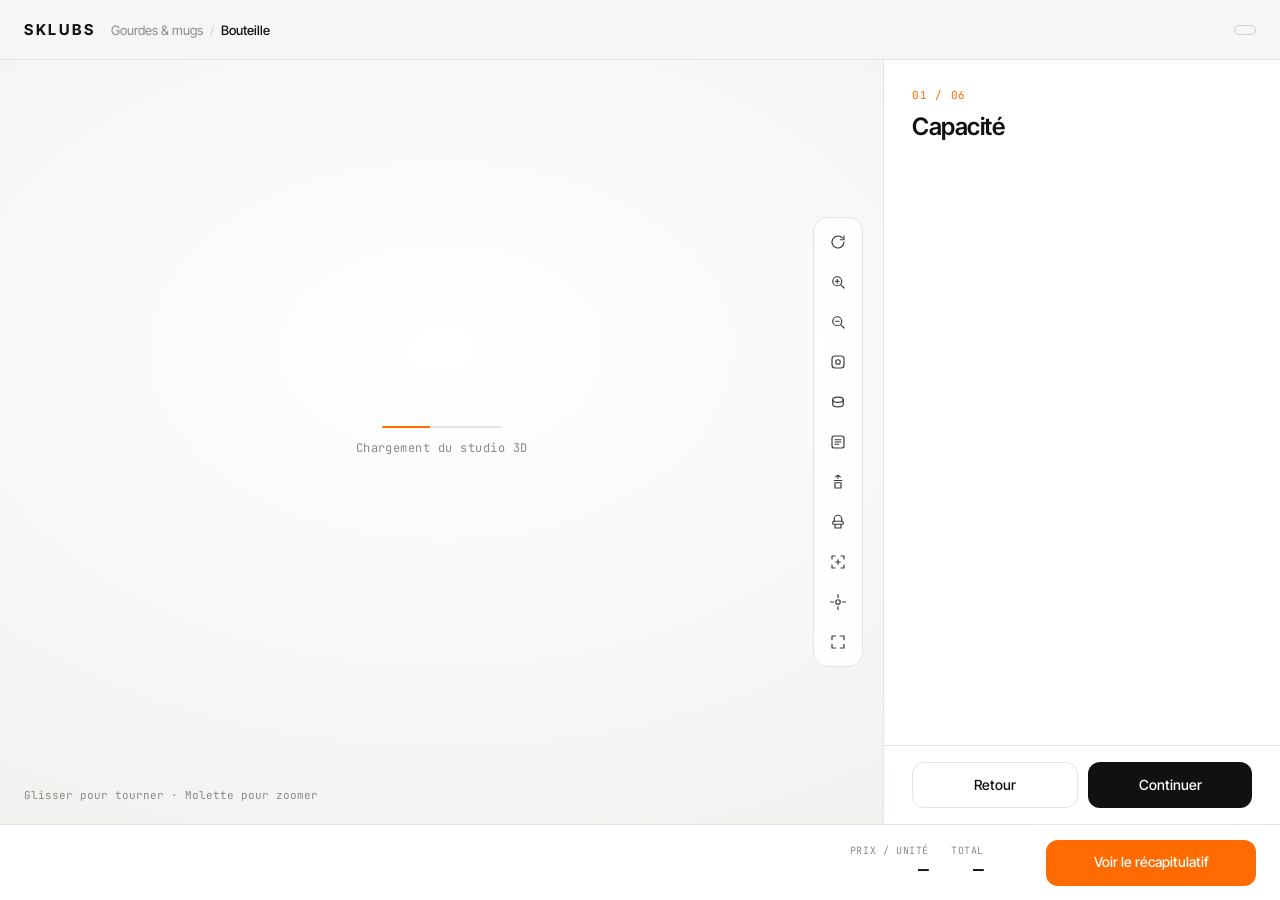
==== commit 58ce3880: "Accueil en français : « Gourdes & mugs personnalisés pour un demain plus radieux. » - Titre, onglet " ====
--- a/configurateur.html
+++ b/configurateur.html
@@ -2,8 +2,13 @@
 <html lang="fr">
 <head>
   <meta charset="utf-8">
-  <!-- API produits (extension WordPress « SKLUBS Configurateur ») : vide = fichiers du dépôt -->
-  <meta name="sklubs-api" content="">
+  <!-- API produits (extension WordPress « SKLUBS Configurateur »). Chemin relatif : sur Vercel, /wp-json/sklubs/v1 est relayé vers sklubs.fr (vercel.json) ; dans l'extension, c'est le site lui-même. Repli automatique sur les fichiers du dépôt. -->
+  <meta name="sklubs-api" content="/wp-json/sklubs/v1">
+  <!-- Boutique WooCommerce : « Commander » envoie le client sur ce site (panier) -->
+  <meta name="sklubs-shop" content="https://sklubs.fr">
+  <!-- Base de données Supabase (URL du projet + clé anon publique). Vides = API WordPress puis fichiers du dépôt. -->
+  <meta name="sklubs-supabase" content="">
+  <meta name="sklubs-supabase-key" content="">
   <meta name="viewport" content="width=device-width, initial-scale=1, viewport-fit=cover">
   <title>SKLUBS — Configurateur Bouteille 3D</title>
   <link rel="modulepreload" href="js/viewer.js">
@@ -25,7 +30,7 @@
     <header class="topbar">
       <div class="brand">
         <a class="wordmark" href="./" title="Tous les produits">SKLUBS</a>
-        <span class="crumb"><a href="./">Drinkware</a> <i>/</i> <b id="productName">Bouteille</b></span>
+        <span class="crumb"><a href="./">Gourdes &amp; mugs</a> <i>/</i> <b id="productName">Bouteille</b></span>
       </div>
       <ol class="progress" id="progress" aria-label="Étapes"></ol>
       <span class="tag" id="productTag"></span>
